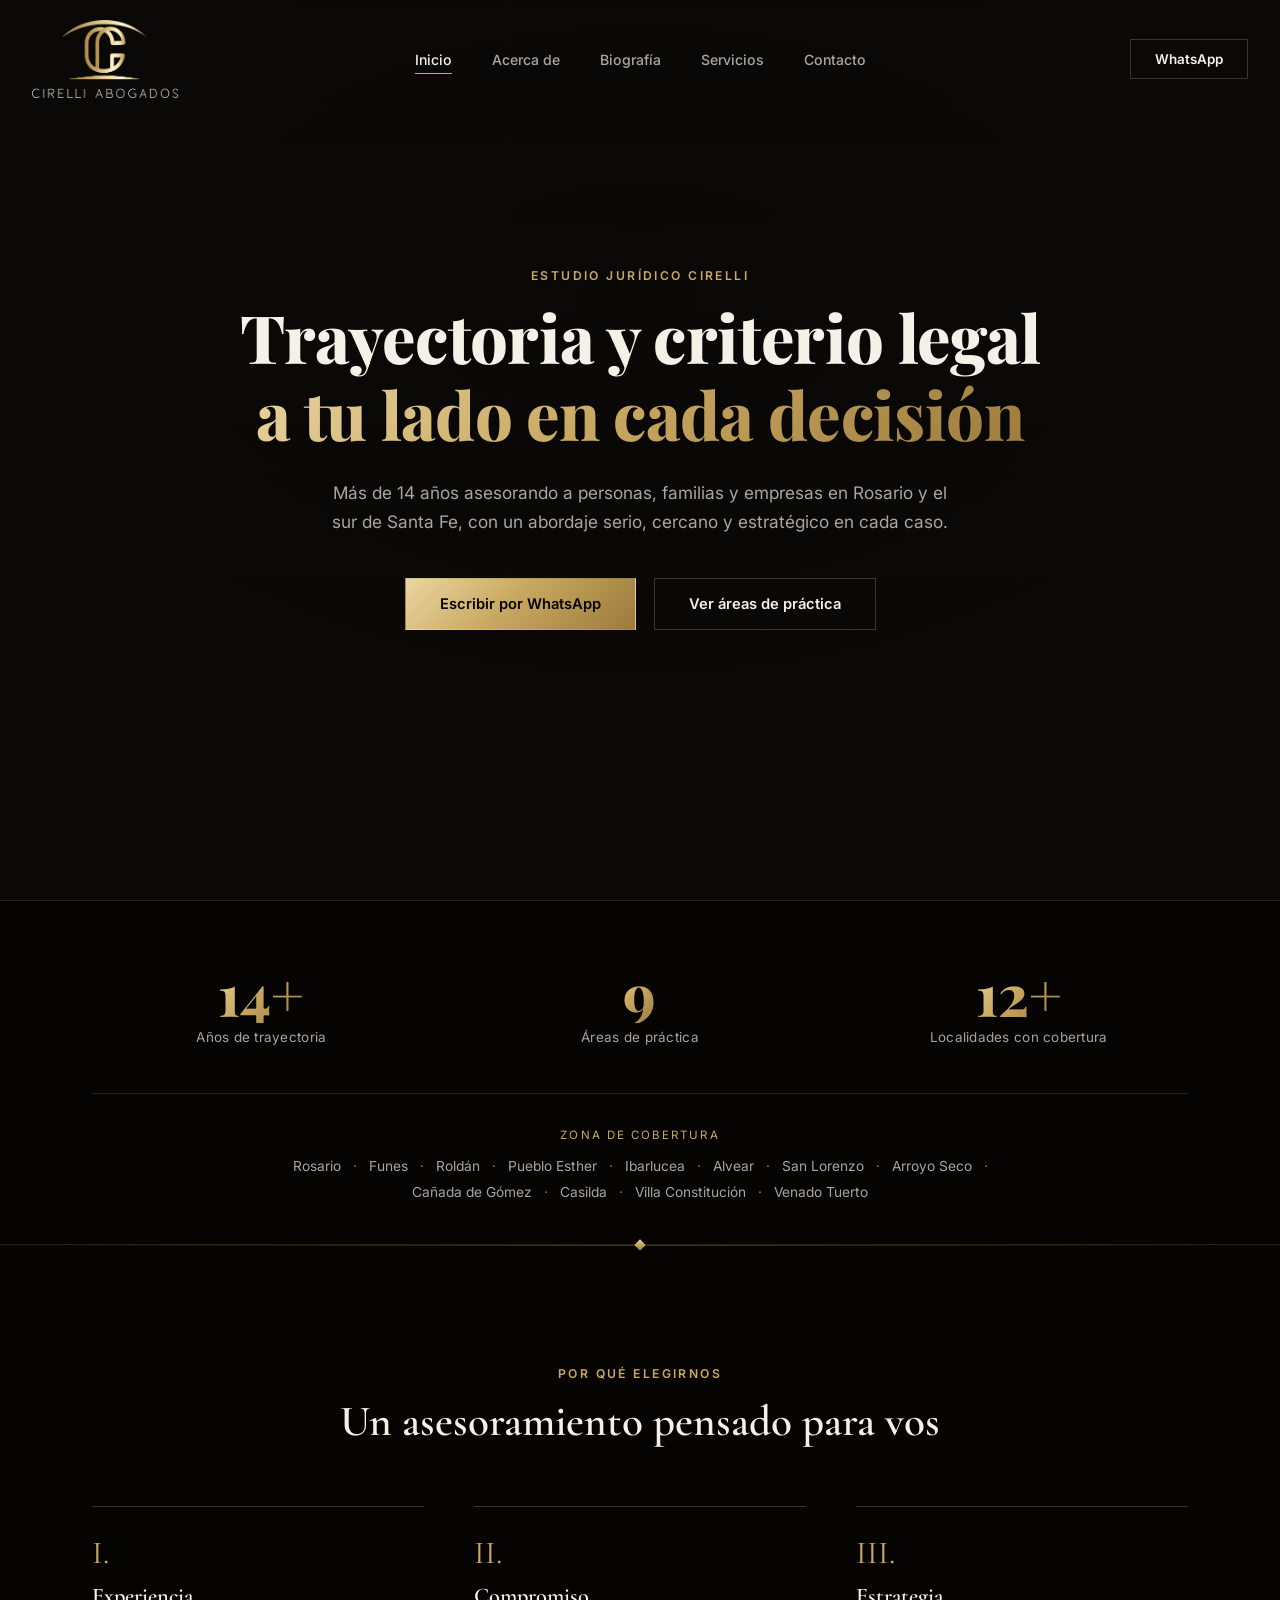
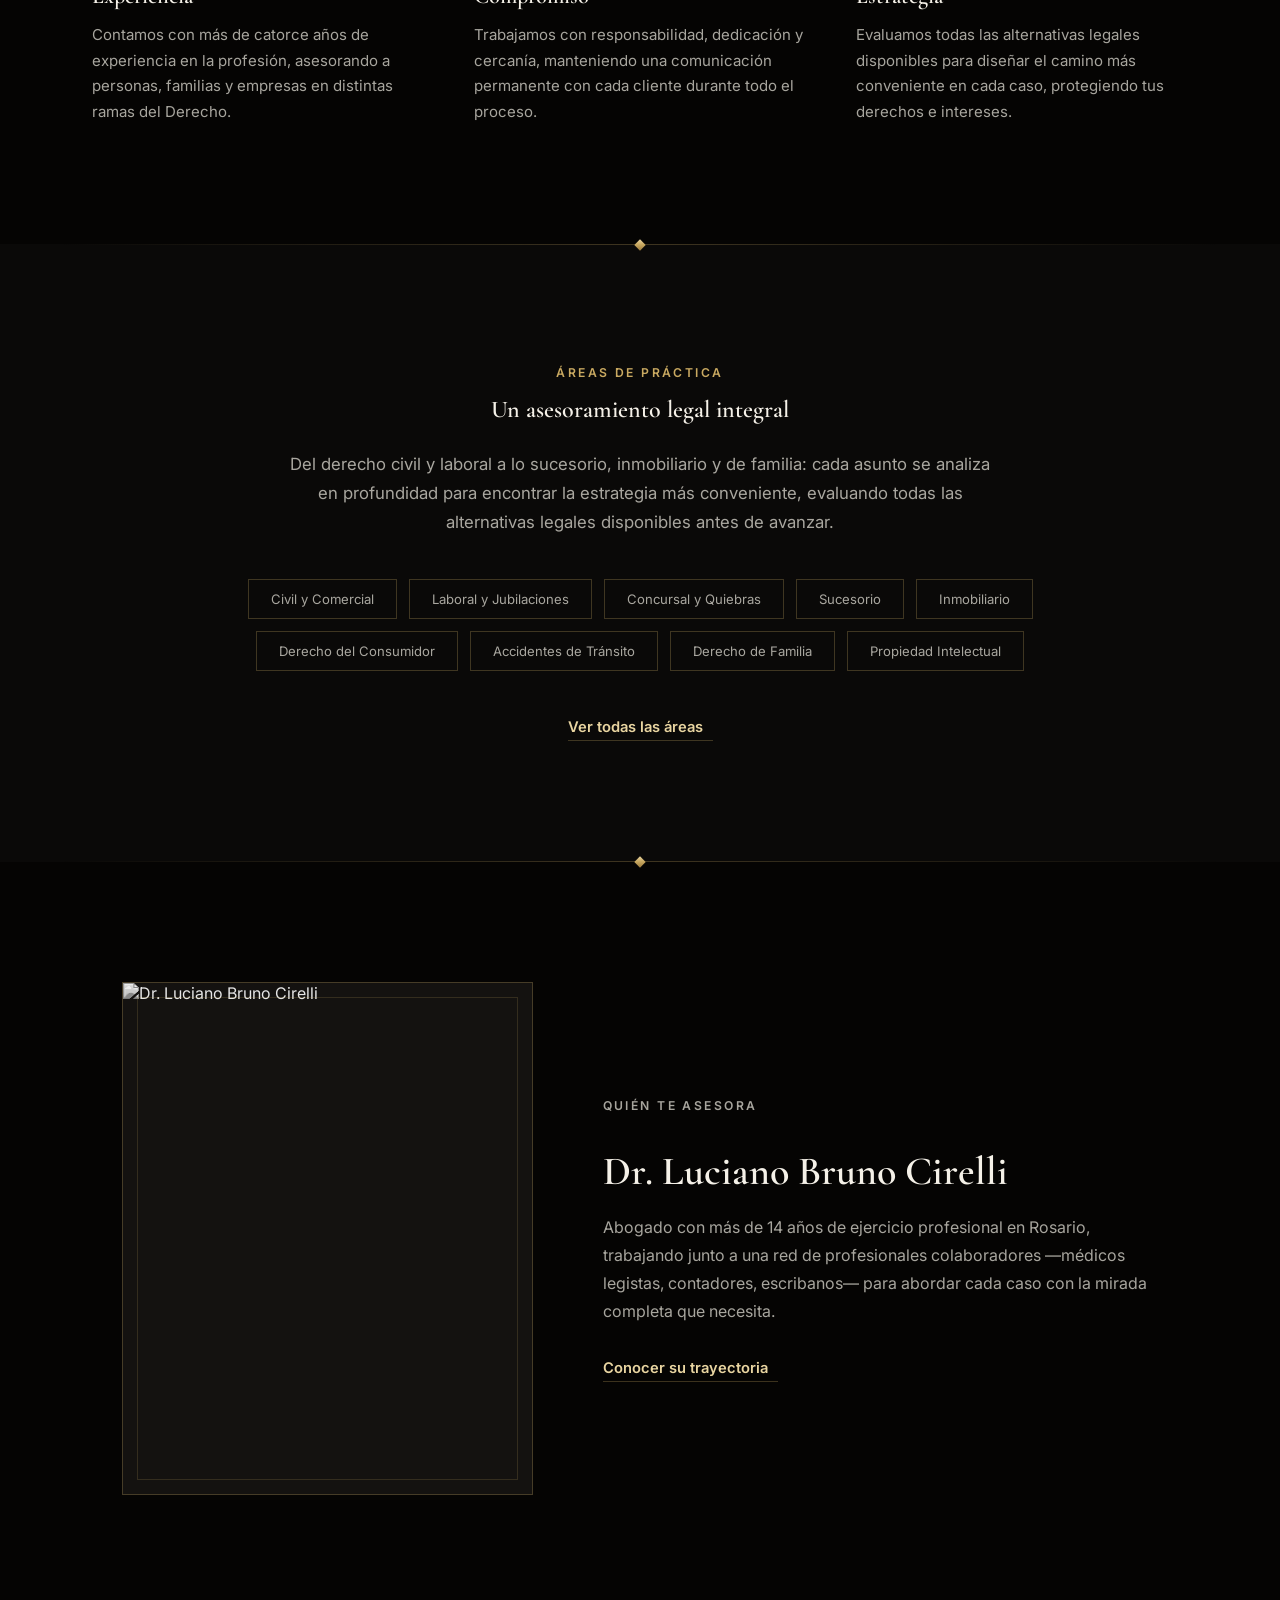
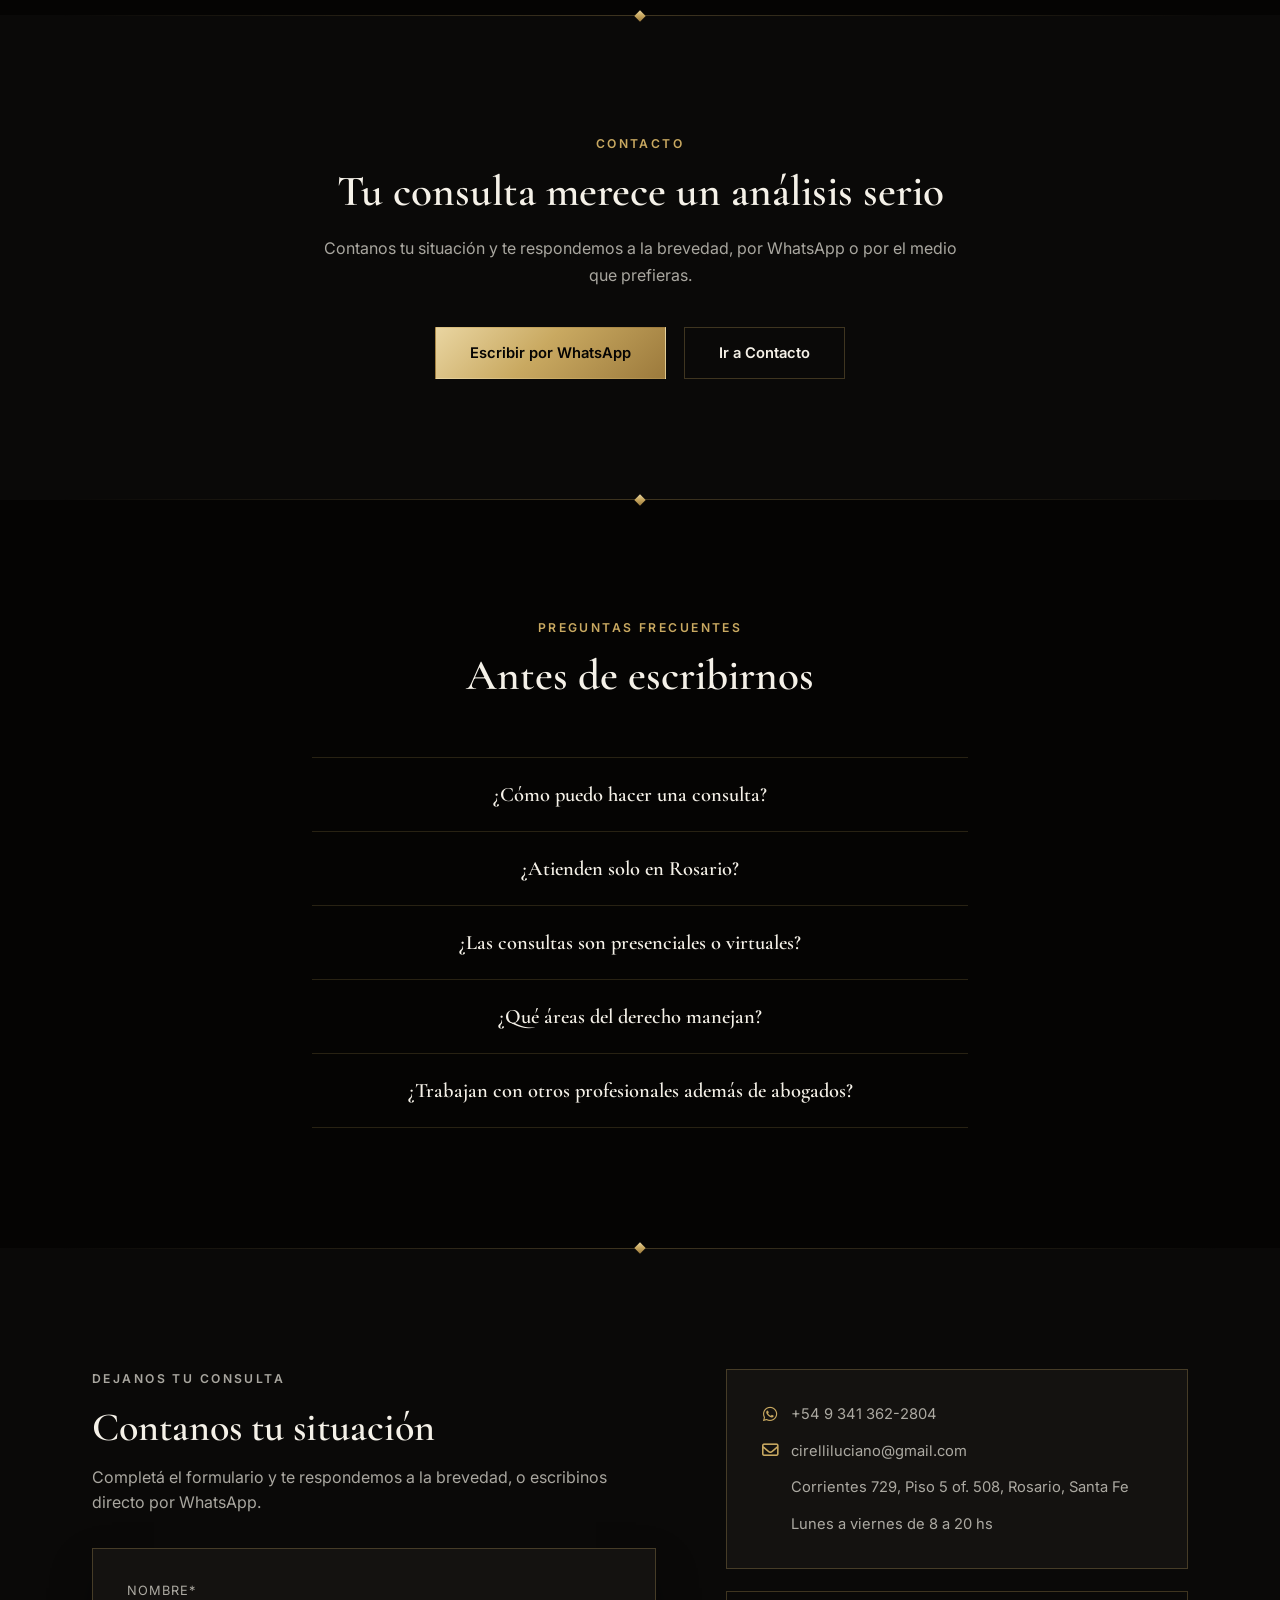
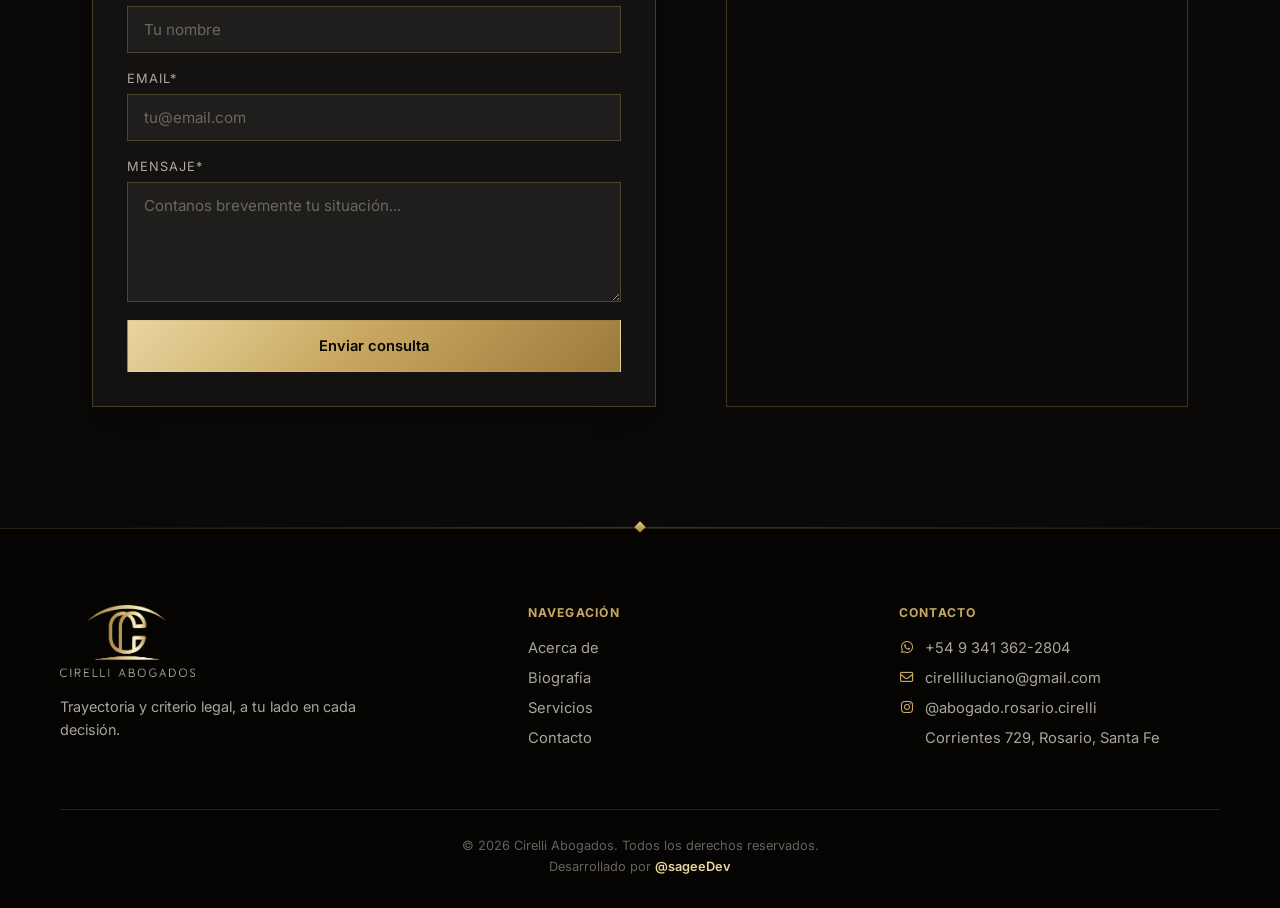
==== index.html @ e48f0cd4 "first commit" ====
<!DOCTYPE html>
<html lang="es">
<head>
<meta charset="UTF-8" />
<meta name="viewport" content="width=device-width, initial-scale=1.0" />
<meta name="color-scheme" content="only dark">
<title>Cirelli Abogados | Estudio Jurídico en Rosario, Santa Fe</title>
<meta name="description" content="Estudio jurídico del Dr. Luciano Bruno Cirelli en Rosario. Más de 14 años de trayectoria. Asesoramiento en derecho civil, laboral, familia, sucesorio e inmobiliario. Consultas presenciales y virtuales." />
<link rel="icon" type="image/png" href="favicon.png" />
<meta property="og:type" content="website" />
<meta property="og:title" content="Cirelli Abogados | Estudio Jurídico en Rosario, Santa Fe" />
<meta property="og:description" content="Estudio jurídico del Dr. Luciano Bruno Cirelli en Rosario. Más de 14 años de trayectoria. Asesoramiento en derecho civil, laboral, familia, sucesorio e inmobiliario. Consultas presenciales y virtuales." />
<meta property="og:image" content="og.png" />
<meta property="og:locale" content="es_AR" />
<meta name="twitter:card" content="summary_large_image" />
<meta name="twitter:title" content="Cirelli Abogados | Estudio Jurídico en Rosario, Santa Fe" />
<meta name="twitter:description" content="Estudio jurídico del Dr. Luciano Bruno Cirelli en Rosario. Más de 14 años de trayectoria. Asesoramiento en derecho civil, laboral, familia, sucesorio e inmobiliario. Consultas presenciales y virtuales." />
<meta name="twitter:image" content="og.png" />
<link rel="preconnect" href="https://fonts.googleapis.com">
<link rel="preconnect" href="https://fonts.gstatic.com" crossorigin>
<link href="https://fonts.googleapis.com/css2?family=Cormorant+Garamond:wght@500;600;700&family=Playfair+Display:wght@700;800;900&family=Inter:wght@400;500;600;700;800&display=swap" rel="stylesheet">
<link rel="stylesheet" href="https://cdnjs.cloudflare.com/ajax/libs/font-awesome/6.4.0/css/all.min.css">
<link rel="stylesheet" href="https://unpkg.com/@tabler/icons-webfont@2.44.0/tabler-icons.min.css">
<link rel="stylesheet" href="styles.css" />
</head>
<body class="page-home">

<!-- ═══ BURGER ═══ -->
<div class="burger" id="burger"><span></span><span></span><span></span></div>

<!-- ═══ MOBILE MENU ═══ -->
<div id="moverlay"></div>
<nav id="mnav">
  <img src="logo.png" class="mnav-logo" alt="Cirelli Abogados" />
  <div class="mnav-divider"></div>
  <a href="index.html" class="active">Inicio</a>
  <a href="acerca-de.html">Acerca de</a>
  <a href="biografia.html">Biografía</a>
  <a href="servicios.html">Servicios</a>
  <a href="contacto.html">Contacto</a>
  <a href="https://wa.me/5493413622804?text=Hola%2C%20quiero%20hacer%20una%20consulta" class="mnav-cta">WhatsApp</a>
</nav>

<!-- ═══ HEADER ═══ -->
<header id="siteHeader">
  <div class="h-inner">
    <a class="h-logo" href="index.html"><img src="logo.png" alt="Cirelli Abogados" /></a>
    <nav class="desk">
      <a href="index.html" class="active">Inicio</a>
      <a href="acerca-de.html">Acerca de</a>
      <a href="biografia.html">Biografía</a>
      <a href="servicios.html">Servicios</a>
      <a href="contacto.html">Contacto</a>
    </nav>
    <a href="https://wa.me/5493413622804?text=Hola%2C%20quiero%20hacer%20una%20consulta" class="h-cta">WhatsApp</a>
  </div>
</header>

<!-- ═══ HERO ═══ -->
<section class="hero">
  <div class="hero-bg"></div>
  <div class="hero-tint"></div>
  <div class="hero-inner">
    <p class="eyebrow reveal">Estudio Jurídico Cirelli</p>
    <h1 class="reveal">
      <span class="serif-line">Trayectoria y criterio legal</span>
      <span class="serif-line gold-text">a tu lado en cada decisión</span>
    </h1>
    <p class="hero-sub reveal">Más de 14 años asesorando a personas, familias y empresas en Rosario y el sur de Santa Fe, con un abordaje serio, cercano y estratégico en cada caso.</p>
    <div class="hero-ctas reveal">
      <a href="https://wa.me/5493413622804?text=Hola%2C%20quiero%20hacer%20una%20consulta" class="btn btn-solid">Escribir por WhatsApp</a>
      <a href="servicios.html" class="btn btn-ghost">Ver áreas de práctica</a>
    </div>
  </div>
</section>

<!-- ═══ FRANJA DE STATS ═══ -->
<section class="stats-band">
  <div class="stats-inner">
    <div class="stats-grid">
      <div class="stat-item reveal">
        <span class="stat-num" data-count="14" data-suffix="+">0</span>
        <span class="stat-label">Años de trayectoria</span>
      </div>
      <div class="stat-item reveal">
        <span class="stat-num" data-count="9">0</span>
        <span class="stat-label">Áreas de práctica</span>
      </div>
      <div class="stat-item reveal">
        <span class="stat-num" data-count="12" data-suffix="+">0</span>
        <span class="stat-label">Localidades con cobertura</span>
      </div>
    </div>
    <div class="stats-zones reveal">
      <p class="stats-zones-label">Zona de cobertura</p>
      <div class="stats-zones-list">
        <span>Rosario</span><span>Funes</span><span>Roldán</span><span>Pueblo Esther</span>
        <span>Ibarlucea</span><span>Alvear</span><span>San Lorenzo</span><span>Arroyo Seco</span>
        <span>Cañada de Gómez</span><span>Casilda</span><span>Villa Constitución</span><span>Venado Tuerto</span>
      </div>
    </div>
  </div>
</section>

<div class="gold-divider"></div>

<!-- ═══ POR QUÉ ELEGIRNOS ═══ -->
<section class="why">
  <div class="why-inner">
    <div class="sec-head" style="margin-bottom: 60px;">
      <p class="eyebrow reveal">Por qué elegirnos</p>
      <h2 class="reveal">Un asesoramiento pensado para vos</h2>
    </div>
    <div class="why-grid">
      <div class="why-item reveal">
        <span class="why-num">I.</span>
        <h3>Experiencia</h3>
        <p>Contamos con más de catorce años de experiencia en la profesión, asesorando a personas, familias y empresas en distintas ramas del Derecho.</p>
      </div>
      <div class="why-item reveal">
        <span class="why-num">II.</span>
        <h3>Compromiso</h3>
        <p>Trabajamos con responsabilidad, dedicación y cercanía, manteniendo una comunicación permanente con cada cliente durante todo el proceso.</p>
      </div>
      <div class="why-item reveal">
        <span class="why-num">III.</span>
        <h3>Estrategia</h3>
        <p>Evaluamos todas las alternativas legales disponibles para diseñar el camino más conveniente en cada caso, protegiendo tus derechos e intereses.</p>
      </div>
    </div>
  </div>
</section>

<div class="gold-divider"></div>

<!-- ═══ TEASER ÁREAS DE PRÁCTICA ═══ -->
<section class="areas-teaser">
  <div class="areas-teaser-inner">
    <p class="eyebrow reveal">Áreas de práctica</p>
    <h2 class="reveal" style="margin-bottom: 1.6rem;">Un asesoramiento legal integral</h2>
    <p class="areas-lead reveal">Del derecho civil y laboral a lo sucesorio, inmobiliario y de familia: cada asunto se analiza en profundidad para encontrar la estrategia más conveniente, evaluando todas las alternativas legales disponibles antes de avanzar.</p>
    <div class="areas-chips reveal">
      <span class="areas-chip">Civil y Comercial</span>
      <span class="areas-chip">Laboral y Jubilaciones</span>
      <span class="areas-chip">Concursal y Quiebras</span>
      <span class="areas-chip">Sucesorio</span>
      <span class="areas-chip">Inmobiliario</span>
      <span class="areas-chip">Derecho del Consumidor</span>
      <span class="areas-chip">Accidentes de Tránsito</span>
      <span class="areas-chip">Derecho de Familia</span>
      <span class="areas-chip">Propiedad Intelectual</span>
    </div>
    <a href="servicios.html" class="areas-teaser-link reveal">Ver todas las áreas <i class="ti ti-arrow-right"></i></a>
  </div>
</section>

<div class="gold-divider"></div>

<!-- ═══ TEASER SOBRE EL DR. CIRELLI ═══ -->
<section class="about-teaser">
  <div class="about-inner">
    <div class="about-mark reveal-left">
      <img src="https://images.pexels.com/photos/30033734/pexels-photo-30033734.jpeg?cs=srgb&fm=jpg" alt="Dr. Luciano Bruno Cirelli" />
    </div>
    <div class="about-text reveal-right">
      <p class="eyebrow">Quién te asesora</p>
      <h2>Dr. Luciano Bruno Cirelli</h2>
      <p>Abogado con más de 14 años de ejercicio profesional en Rosario, trabajando junto a una red de profesionales colaboradores —médicos legistas, contadores, escribanos— para abordar cada caso con la mirada completa que necesita.</p>
      <a href="biografia.html" class="about-link">Conocer su trayectoria <i class="ti ti-arrow-right"></i></a>
    </div>
  </div>
</section>

<div class="gold-divider"></div>

<!-- ═══ CTA CONTACTO ═══ -->
<section class="cta-band">
  <div class="cta-bg"></div>
  <div class="cta-tint"></div>
  <div class="cta-band-inner">
    <p class="eyebrow reveal">Contacto</p>
    <h2 class="reveal">Tu consulta merece un análisis serio</h2>
    <p class="cta-band-sub reveal">Contanos tu situación y te respondemos a la brevedad, por WhatsApp o por el medio que prefieras.</p>
    <div class="hero-ctas reveal">
      <a href="https://wa.me/5493413622804?text=Hola%2C%20quiero%20hacer%20una%20consulta" class="btn btn-solid">Escribir por WhatsApp</a>
      <a href="contacto.html" class="btn btn-ghost">Ir a Contacto</a>
    </div>
  </div>
</section>

<div class="gold-divider"></div>

<!-- ═══ FAQ ═══ -->
<section class="faq">
  <div class="sec-head">
    <p class="eyebrow reveal">Preguntas frecuentes</p>
    <h2 class="reveal">Antes de escribirnos</h2>
  </div>
  <div class="faq-list">
    <div class="faq-item reveal">
      <button class="faq-q" onclick="toggleFaq(this)">
        <span>¿Cómo puedo hacer una consulta?</span>
        <span class="faq-icon"><i class="ti ti-plus"></i></span>
      </button>
      <div class="faq-a"><p>Escribinos por WhatsApp al +54 9 341 362-2804 o completá el formulario de contacto — te respondemos a la brevedad.</p></div>
    </div>
    <div class="faq-item reveal">
      <button class="faq-q" onclick="toggleFaq(this)">
        <span>¿Atienden solo en Rosario?</span>
        <span class="faq-icon"><i class="ti ti-plus"></i></span>
      </button>
      <div class="faq-a"><p>No. Además de Rosario, atendemos en toda la zona de influencia (Funes, Roldán, Pueblo Esther, Ibarlucea, Alvear) y en las principales localidades del sur de Santa Fe: San Lorenzo, Arroyo Seco, Cañada de Gómez, Casilda, Villa Constitución y Venado Tuerto. También contamos con corresponsales en otras localidades de Argentina.</p></div>
    </div>
    <div class="faq-item reveal">
      <button class="faq-q" onclick="toggleFaq(this)">
        <span>¿Las consultas son presenciales o virtuales?</span>
        <span class="faq-icon"><i class="ti ti-plus"></i></span>
      </button>
      <div class="faq-a"><p>Las dos modalidades están disponibles: podés coordinar una consulta presencial en el estudio o resolverla de forma virtual por videollamada o WhatsApp, con la misma dedicación.</p></div>
    </div>
    <div class="faq-item reveal">
      <button class="faq-q" onclick="toggleFaq(this)">
        <span>¿Qué áreas del derecho manejan?</span>
        <span class="faq-icon"><i class="ti ti-plus"></i></span>
      </button>
      <div class="faq-a"><p>Civil y Comercial, Laboral y Jubilaciones, Concursal y Quiebras, Sucesorio, Inmobiliario, Derecho del Consumidor, Accidentes de Tránsito, Derecho de Familia, y Derechos de Autor y Propiedad Intelectual.</p></div>
    </div>
    <div class="faq-item reveal">
      <button class="faq-q" onclick="toggleFaq(this)">
        <span>¿Trabajan con otros profesionales además de abogados?</span>
        <span class="faq-icon"><i class="ti ti-plus"></i></span>
      </button>
      <div class="faq-a"><p>Sí. Contamos con una red de profesionales colaboradores —médicos legistas, contadores, escribanos— que se suman cuando el caso lo requiere, para un abordaje completo.</p></div>
    </div>
  </div>
</section>

<div class="gold-divider"></div>

<!-- ═══ CONTACTO ═══ -->
<section class="contact-idx">
  <div class="contact-idx-inner">
    <div class="ci-heading reveal-left">
      <p class="eyebrow">Dejanos tu consulta</p>
      <h2>Contanos tu situación</h2>
      <p>Completá el formulario y te respondemos a la brevedad, o escribinos directo por WhatsApp.</p>
    </div>
    <form class="ci-form reveal-left" action="#" method="POST">
      <div class="form-group">
        <label for="idx-nombre">Nombre*</label>
        <input type="text" id="idx-nombre" name="nombre" placeholder="Tu nombre" required />
      </div>
      <div class="form-group">
        <label for="idx-email">Email*</label>
        <input type="email" id="idx-email" name="email" placeholder="tu@email.com" required />
      </div>
      <div class="form-group">
        <label for="idx-msg">Mensaje*</label>
        <textarea id="idx-msg" name="mensaje" placeholder="Contanos brevemente tu situación..." required></textarea>
      </div>
      <button type="submit" class="btn btn-solid">Enviar consulta</button>
    </form>
    <div class="ci-right reveal-right">
      <div class="ci-card">
        <a href="https://wa.me/5493413622804?text=Hola%2C%20quiero%20hacer%20una%20consulta"><i class="fa-brands fa-whatsapp"></i> +54 9 341 362-2804</a>
        <a href="mailto:cirelliluciano@gmail.com"><i class="fa-regular fa-envelope"></i> cirelliluciano@gmail.com</a>
        <p><i class="ti ti-map-pin"></i> Corrientes 729, Piso 5 of. 508, Rosario, Santa Fe</p>
        <p><i class="ti ti-clock"></i> Lunes a viernes de 8 a 20 hs</p>
      </div>
      <div class="ci-map">
        <iframe src="https://maps.google.com/maps?q=Corrientes+729,+Rosario,+Santa+Fe,+Argentina&t=&z=16&ie=UTF8&iwloc=&output=embed" loading="lazy" referrerpolicy="no-referrer-when-downgrade" title="Cirelli Abogados — Corrientes 729, Rosario"></iframe>
      </div>
    </div>
  </div>
</section>

<div class="gold-divider"></div>

<!-- ═══ FOOTER ═══ -->
<footer class="footer">
  <div class="footer-top">
    <div class="footer-brand">
      <img src="logo.png" class="footer-logo" alt="Cirelli Abogados" />
      <p class="footer-tagline">Trayectoria y criterio legal, a tu lado en cada decisión.</p>
    </div>
    <div class="footer-col">
      <h5>Navegación</h5>
      <a href="acerca-de.html">Acerca de</a>
      <a href="biografia.html">Biografía</a>
      <a href="servicios.html">Servicios</a>
      <a href="contacto.html">Contacto</a>
    </div>
    <div class="footer-col">
      <h5>Contacto</h5>
      <a href="https://wa.me/5493413622804"><i class="fa-brands fa-whatsapp"></i> +54 9 341 362-2804</a>
      <a href="mailto:cirelliluciano@gmail.com"><i class="fa-regular fa-envelope"></i> cirelliluciano@gmail.com</a>
      <a href="https://instagram.com/abogado.rosario.cirelli" target="_blank"><i class="fa-brands fa-instagram"></i> @abogado.rosario.cirelli</a>
      <p><i class="ti ti-map-pin"></i> Corrientes 729, Rosario, Santa Fe</p>
    </div>
  </div>
  <div class="footer-bottom">
    <span>&copy; 2026 Cirelli Abogados. Todos los derechos reservados.</span>
    <span class="footer-credit">Desarrollado por <a href="https://instagram.com/sageedev" target="_blank">@sageeDev</a></span>
  </div>
</footer>

<a href="https://wa.me/5493413622804?text=Hola%2C%20quiero%20hacer%20una%20consulta" class="wap-float"><i class="fa-brands fa-whatsapp"></i></a>
<button class="top-float" id="topFloat" aria-label="Volver arriba"><i class="fa-solid fa-arrow-up"></i></button>

<script src="main.js"></script>
</body>
</html>
---- styles.css ----
/* ═══ RESET & BASE ═══ */
* { margin: 0; padding: 0; box-sizing: border-box; }
html { color-scheme: only dark; scroll-behavior: smooth; overflow-x: hidden; max-width: 100%; }

:root {
  --ink: #0a0908;
  --ink-deep: #050403;
  --ink-soft: #141210;
  --gold-light: #e9d5a1;
  --gold: #c9a961;
  --gold-deep: #9c7a3c;
  --gold-gradient: linear-gradient(135deg, #e9d5a1, #c9a961 45%, #9c7a3c);
  --bone: #f5f1e8;
  --bone-soft: rgba(245, 241, 232, .68);
  --line: rgba(201, 169, 97, .18);
  --line-strong: rgba(201, 169, 97, .28);
}

body {
  font-family: 'Inter', sans-serif;
  color: var(--bone);
  background: var(--ink);
  overflow-x: hidden;
  position: relative;
}
body::before {
  content: ''; position: fixed; inset: 0; z-index: 0; pointer-events: none;
  background: url('grain.png'); background-size: 300px; opacity: .04; mix-blend-mode: overlay;
}

h1, h2, h3, h4 {
  font-family: 'Cormorant Garamond', serif;
  font-weight: 600;
  line-height: 1.15;
  color: var(--bone);
}
h1 {
  font-family: 'Playfair Display', serif;
  font-weight: 800;
  letter-spacing: -.01em;
}

/* ═══ DIVISOR DORADO ENTRE SECCIONES ═══ */
.gold-divider {
  position: relative; z-index: 2; height: 1px; margin: 0 auto;
  max-width: 1160px;
  background: linear-gradient(90deg, transparent, var(--line-strong) 50%, transparent);
}
.gold-divider::after {
  content: ''; position: absolute; top: 50%; left: 50%; transform: translate(-50%, -50%) rotate(45deg);
  width: 8px; height: 8px; background: var(--gold-gradient);
}

a { text-decoration: none; color: inherit; }
ul { list-style: none; }
img { max-width: 100%; display: block; }
section { position: relative; z-index: 1; padding: 120px 0; }

.eyebrow {
  font-family: 'Inter', sans-serif;
  text-transform: uppercase;
  letter-spacing: .2em;
  font-size: .76rem;
  font-weight: 600;
  color: var(--gold);
  margin-bottom: 1rem;
}

.gold-text {
  background: var(--gold-gradient);
  -webkit-background-clip: text; background-clip: text; color: transparent;
}

/* ═══ BOTONES ═══ */
.btn {
  display: inline-flex; align-items: center; justify-content: center; gap: 10px;
  font-family: 'Inter', sans-serif; font-weight: 600; font-size: .92rem;
  padding: 16px 34px; border-radius: 0; cursor: pointer; transition: all .25s ease;
  border: 1px solid transparent; white-space: nowrap;
}
.btn-solid { background: var(--gold-gradient); color: var(--ink-deep); }
.btn-solid:hover { filter: brightness(1.08); }
.btn-ghost { background: transparent; border: 1.5px solid var(--line-strong); color: var(--bone); }
.btn-ghost:hover { border-color: var(--gold); background: rgba(201,169,97,.08); }

/* ═══ REVEAL ═══ */
.reveal { opacity: 0; transform: translateY(26px); transition: opacity .7s ease, transform .7s cubic-bezier(.2,.7,.2,1); }
.reveal.in { opacity: 1; transform: none; }
.reveal-left { opacity: 0; transform: translateX(-34px); transition: opacity .7s ease, transform .7s cubic-bezier(.2,.7,.2,1); }
.reveal-left.in { opacity: 1; transform: none; }
.reveal-right { opacity: 0; transform: translateX(34px); transition: opacity .7s ease, transform .7s cubic-bezier(.2,.7,.2,1); }
.reveal-right.in { opacity: 1; transform: none; }

/* ═══ BURGER ═══ */
.burger {
  display: none; position: fixed; top: 58px; right: 24px; transform: translateY(-50%);
  width: 22px; height: 15px; cursor: pointer; z-index: 300;
  flex-direction: column; justify-content: space-between;
}
.burger span { display: block; width: 100%; height: 2px; background: var(--bone); transition: all .3s ease; }
.burger.open span:nth-child(1) { transform: translateY(6.5px) rotate(45deg); }
.burger.open span:nth-child(2) { opacity: 0; }
.burger.open span:nth-child(3) { transform: translateY(-6.5px) rotate(-45deg); }

/* ═══ MOBILE MENU ═══ */
#moverlay {
  position: fixed; inset: 0; background: rgba(0,0,0,.6); z-index: 250;
  opacity: 0; pointer-events: none; transition: opacity .3s ease;
}
#moverlay.open { opacity: 1; pointer-events: auto; }
#mnav {
  position: fixed; top: 0; right: 0; width: 80%; max-width: 300px; height: 100vh;
  background: var(--ink-deep); z-index: 260; padding: 100px 32px 40px;
  display: flex; flex-direction: column; align-items: center; justify-content: center; gap: 26px;
  transform: translateX(100%); transition: transform .35s ease; border-left: 1px solid var(--line);
}
#mnav.open { transform: translateX(0); }
.mnav-logo { height: 83px; width: auto; margin-bottom: 10px; }
.mnav-divider { width: 40px; height: 1px; background: var(--line-strong); margin-bottom: 6px; }
#mnav a { font-family: 'Fraunces', serif; font-size: 1.3rem; color: var(--bone); }
#mnav a.active { color: var(--gold); }
#mnav a.mnav-cta {
  margin-top: 10px; background: transparent; border: 1.5px solid var(--line-strong);
  padding: 12px 28px; font-family: 'Inter'; font-size: .85rem; font-weight: 600; color: var(--bone);
}

/* ═══ HEADER ═══ */
header {
  position: fixed; top: 0; left: 0; right: 0; z-index: 200;
  transition: background .3s ease, border-color .3s ease;
  border-bottom: 1px solid transparent;
}
header.scrolled { background: var(--ink-deep); border-bottom-color: var(--line); }
.h-inner {
  max-width: 1280px; margin: 0 auto; padding: 0 32px; height: 118px;
  display: grid; grid-template-columns: 1fr auto 1fr; align-items: center;
}
.h-logo { justify-self: start; }
.h-logo img { height: 78px; width: auto; }
nav.desk { display: flex; align-items: center; justify-content: center; gap: 40px; }
nav.desk a {
  font-family: 'Inter'; font-size: .88rem; font-weight: 500; color: var(--bone-soft);
  position: relative; transition: color .2s ease;
}
nav.desk a:hover, nav.desk a.active { color: var(--bone); }
nav.desk a::after {
  content: ''; position: absolute; left: 0; bottom: -6px; width: 0; height: 1px;
  background: var(--gold); transition: width .3s ease;
}
nav.desk a:hover::after, nav.desk a.active::after { width: 100%; }
.h-cta {
  justify-self: end;
  background: transparent; border: 1.5px solid var(--line-strong); color: var(--bone);
  padding: 11px 24px; font-family: 'Inter'; font-size: .84rem; font-weight: 600;
  transition: all .25s ease;
}
.h-cta:hover { border-color: var(--gold); background: rgba(201,169,97,.08); }

/* ═══ HERO ═══ */
.hero {
  height: 100vh; min-height: 640px; padding-top: 118px; box-sizing: border-box;
  position: relative; display: flex; align-items: center;
  background: var(--ink); overflow: hidden;
}
.hero-bg {
  position: absolute; inset: 0; z-index: 0;
  background-image: url('https://images.pexels.com/photos/36655195/pexels-photo-36655195.jpeg?cs=srgb&fm=jpg');
  background-size: cover; background-position: center;
  filter: grayscale(1) contrast(1.2) brightness(.34);
}
.hero-tint {
  position: absolute; inset: 0; z-index: 0;
  background:
    radial-gradient(ellipse 70% 60% at 50% 34%, rgba(10,9,8,.25) 0%, rgba(10,9,8,.72) 60%, rgba(10,9,8,.95) 100%),
    linear-gradient(180deg, rgba(5,4,3,.55) 0%, rgba(5,4,3,.15) 30%, rgba(5,4,3,.6) 70%, rgba(5,4,3,.97) 100%);
}
.hero-inner {
  position: relative; z-index: 1; max-width: 900px; margin: 0 auto; padding: 0 32px;
  text-align: center;
}
.hero h1 {
  font-size: clamp(2.4rem, 5.2vw, 4.2rem); margin-bottom: 1.6rem;
}
.hero h1 .serif-line { display: block; }
.hero-sub {
  font-size: 1.08rem; color: var(--bone-soft); line-height: 1.7; max-width: 620px;
  margin: 0 auto 2.6rem;
}
.hero-ctas { display: flex; align-items: center; justify-content: center; gap: 18px; }

/* ═══ STATS BAND ═══ */
.stats-band { background: var(--ink-deep); padding: 0; border-top: 1px solid var(--line); border-bottom: 1px solid var(--line); }
.stats-inner { max-width: 1160px; margin: 0 auto; padding: 64px 32px 44px; }
.stats-grid {
  display: grid; grid-template-columns: repeat(3, 1fr); gap: 40px;
  text-align: center; margin-bottom: 48px;
}
.stat-item { display: flex; flex-direction: column; align-items: center; gap: 6px; }
.stat-num {
  font-family: 'Playfair Display', serif; font-weight: 800; font-size: clamp(2.6rem, 4.6vw, 3.6rem);
  background: var(--gold-gradient); -webkit-background-clip: text; background-clip: text; color: transparent;
  line-height: 1;
}
.stat-label { font-family: 'Inter'; font-size: .84rem; color: var(--bone-soft); letter-spacing: .02em; }
.stats-zones {
  border-top: 1px solid var(--line); padding-top: 34px;
  display: flex; flex-direction: column; align-items: center; gap: 16px; text-align: center;
}
.stats-zones-label { font-family: 'Inter'; text-transform: uppercase; letter-spacing: .18em; font-size: .72rem; color: var(--gold); }
.stats-zones-list { display: flex; flex-wrap: wrap; justify-content: center; gap: 10px 12px; max-width: 780px; }
.stats-zones-list span { font-size: .86rem; color: var(--bone-soft); }
.stats-zones-list span:not(:last-child)::after { content: '·'; margin-left: 12px; color: var(--gold-deep); }

/* ═══ SECTION HEAD ═══ */
.sec-head { max-width: 680px; margin: 0 auto 56px; text-align: center; padding: 0 24px; }
.sec-head h2 { font-size: clamp(2rem, 3.4vw, 2.7rem); }

/* ═══ PAGE HEADER (páginas internas) ═══ */
.page-header { background: var(--ink-deep); padding: 190px 0 90px; text-align: center; }
.page-header-inner { max-width: 680px; margin: 0 auto; padding: 0 24px; }
.page-header h1 { font-size: clamp(2.2rem, 4vw, 3rem); margin: .8rem 0 1rem; }
.page-header .lead { color: var(--bone-soft); line-height: 1.6; max-width: 520px; margin: 0 auto; }

/* ═══ QUIÉNES SOMOS ═══ */
.who-we-are { background: var(--ink); }
.who-we-are-inner { max-width: 700px; margin: 0 auto; padding: 0 32px; text-align: center; }
.who-we-are-inner p { color: var(--bone-soft); line-height: 1.8; margin-bottom: 1.6rem; }
.who-we-are-inner p:last-child { margin-bottom: 0; }

/* ═══ FILOSOFÍA DE TRABAJO (pull-quotes) ═══ */
.philosophy { background: var(--ink-deep); }
.philo-list { max-width: 720px; margin: 0 auto; padding: 0 32px; }
.philo-item { padding: 42px 0; border-top: 1px solid var(--line); text-align: center; }
.philo-list .philo-item:last-child { border-bottom: 1px solid var(--line); }
.philo-item blockquote {
  font-family: 'Cormorant Garamond', serif; font-style: italic; font-weight: 600;
  font-size: clamp(1.5rem, 2.8vw, 2.1rem); color: var(--gold-light); margin-bottom: .9rem; line-height: 1.3;
}
.philo-item p { color: var(--bone-soft); line-height: 1.65; font-size: .95rem; max-width: 520px; margin: 0 auto; }

/* ═══ RED DE COLABORADORES ═══ */
.collab { background: var(--ink); }
.collab-grid {
  max-width: 1000px; margin: 0 auto; padding: 0 32px;
  display: grid; grid-template-columns: repeat(3, 1fr); gap: 50px; text-align: center;
}
.collab-item i { font-size: 2rem; color: var(--gold); margin-bottom: 1.1rem; display: block; }
.collab-item h3 { font-size: 1.3rem; margin-bottom: .6rem; }
.collab-item p { color: var(--bone-soft); font-size: .9rem; line-height: 1.6; }

/* ═══ BIOGRAFÍA — CUERPO EDITORIAL ═══ */
.bio-body { background: var(--ink); }
.bio-body-inner { max-width: 640px; margin: 0 auto; padding: 0 32px; text-align: center; }
.bio-body-inner p {
  font-family: 'Cormorant Garamond', serif; font-size: 1.18rem; line-height: 1.9;
  color: var(--bone-soft); margin-bottom: 1.7rem;
}
.bio-body-inner p:last-child { margin-bottom: 0; }

/* ═══ BIOGRAFÍA — CITA DESTACADA ═══ */
.bio-quote { background: var(--ink-deep); text-align: center; }
.bio-quote-inner { max-width: 820px; margin: 0 auto; padding: 0 32px; }
.bio-quote blockquote {
  font-family: 'Cormorant Garamond', serif; font-style: italic; font-weight: 600;
  font-size: clamp(1.8rem, 3.6vw, 2.6rem); color: var(--gold-light); line-height: 1.4;
}

/* ═══ ÍNDICE DE ÁREAS (Servicios) ═══ */
.area-index { background: var(--ink); }
.area-index-list { max-width: 980px; margin: 0 auto; padding: 0 32px; }
.area-entry {
  display: grid; grid-template-columns: 260px 1fr; gap: 40px; align-items: start;
  padding: 40px 0; border-top: 1px solid var(--line);
}
.area-index-list .area-entry:first-child { border-top: none; }
.area-entry-head { display: flex; flex-direction: column; gap: .4rem; }
.area-roman {
  font-family: 'Playfair Display', serif; font-weight: 800; font-size: 2.6rem; line-height: 1;
  background: var(--gold-gradient); -webkit-background-clip: text; background-clip: text; color: transparent;
}
.area-entry h2 { font-size: 1.4rem; }
.area-entry p { color: var(--bone-soft); line-height: 1.75; font-size: .96rem; }

/* ═══ ZONA DE COBERTURA ═══ */
.coverage { background: var(--ink-deep); }
.coverage-inner {
  max-width: 1160px; margin: 0 auto; padding: 0 32px;
  display: grid; grid-template-columns: 2fr 3fr; gap: 60px; align-items: stretch;
  grid-template-areas: "text map";
}
.coverage-text { grid-area: text; display: flex; flex-direction: column; justify-content: center; }
.coverage-text h2 { font-size: clamp(1.9rem, 3.2vw, 2.5rem); margin-bottom: 1.1rem; }
.coverage-text p { color: var(--bone-soft); line-height: 1.75; }
.coverage-map { grid-area: map; position: relative; min-height: 440px; border: 1px solid var(--line-strong); overflow: hidden; }
.coverage-map iframe { position: absolute; inset: 0; width: 100%; height: 100%; border: 0; display: block; filter: invert(1) hue-rotate(180deg) brightness(.85) saturate(.45); }

/* ═══ POR QUÉ ELEGIRNOS ═══ */
.why { background: var(--ink-deep); }
.why-inner { max-width: 1160px; margin: 0 auto; padding: 0 32px; }
.why-grid { display: grid; grid-template-columns: repeat(3, 1fr); gap: 50px; }
.why-item { border-top: 1px solid var(--line-strong); padding-top: 26px; }
.why-num { font-family: 'Cormorant Garamond', serif; font-size: 2rem; color: var(--gold); display: block; margin-bottom: .7rem; }
.why-item h3 { font-size: 1.4rem; margin-bottom: .8rem; }
.why-item p { color: var(--bone-soft); line-height: 1.7; font-size: .94rem; }

/* ═══ AREAS TEASER ═══ */
.areas-teaser { background: var(--ink); }
.areas-teaser-inner { max-width: 1000px; margin: 0 auto; padding: 0 32px; text-align: center; }
.areas-lead { font-size: 1.05rem; color: var(--bone-soft); line-height: 1.75; max-width: 700px; margin: 0 auto 2.6rem; }
.areas-chips { display: flex; flex-wrap: wrap; justify-content: center; gap: 12px; margin-bottom: 2.8rem; }
.areas-chip { border: 1px solid var(--line-strong); padding: 11px 22px; font-size: .82rem; color: var(--bone-soft); font-family: 'Inter'; }
.areas-teaser-link {
  display: inline-flex; align-items: center; gap: 10px; font-family: 'Inter'; font-weight: 600;
  font-size: .92rem; color: var(--gold-light); border-bottom: 1px solid var(--line-strong); padding-bottom: 4px;
  transition: border-color .25s ease, gap .25s ease;
}
.areas-teaser-link:hover { border-color: var(--gold); gap: 14px; }

/* ═══ ABOUT TEASER (Dr. Cirelli) ═══ */
.about-teaser { background: var(--ink-deep); }
.about-inner {
  max-width: 1100px; margin: 0 auto; padding: 0 32px;
  display: grid; grid-template-columns: .85fr 1.15fr; gap: 70px; align-items: center;
}
.about-mark {
  border: 1px solid var(--line-strong); aspect-ratio: 4/5;
  position: relative; background: var(--ink-soft); overflow: hidden;
}
.about-mark::after {
  content: ''; position: absolute; inset: 14px; border: 1px solid var(--line); z-index: 2; pointer-events: none;
}
.about-mark img {
  width: 100%; height: 100%; object-fit: cover; object-position: top center;
  filter: grayscale(1) contrast(1.08) brightness(.92);
}
.about-text h2 { font-size: clamp(1.9rem, 3.2vw, 2.5rem); margin-bottom: 1.2rem; }
.about-text p { color: var(--bone-soft); line-height: 1.75; margin-bottom: 2rem; }
.about-link {
  display: inline-flex; align-items: center; gap: 10px; font-family: 'Inter'; font-weight: 600;
  font-size: .92rem; color: var(--gold-light); border-bottom: 1px solid var(--line-strong); padding-bottom: 4px;
  transition: border-color .25s ease, gap .25s ease;
}
.about-link:hover { border-color: var(--gold); gap: 14px; }

/* ═══ CTA BAND ═══ */
.cta-band { position: relative; background: var(--ink); text-align: center; overflow: hidden; }
.cta-bg {
  position: absolute; inset: 0; z-index: 0;
  background-image: url('https://images.pexels.com/photos/7876093/pexels-photo-7876093.jpeg?cs=srgb&fm=jpg');
  background-size: cover; background-position: center 30%;
  filter: grayscale(1) contrast(1.1) brightness(.14);
}
.cta-tint {
  position: absolute; inset: 0; z-index: 0;
  background: radial-gradient(ellipse 65% 70% at 50% 45%, rgba(10,9,8,.62) 0%, rgba(10,9,8,.9) 65%, rgba(10,9,8,.99) 100%);
}
.cta-band-inner { position: relative; z-index: 1; max-width: 700px; margin: 0 auto; padding: 0 32px; }
.cta-band h2 { font-size: clamp(2rem, 3.4vw, 2.7rem); margin-bottom: 1.1rem; }
.cta-band-sub { color: var(--bone-soft); line-height: 1.7; margin-bottom: 2.4rem; }
.cta-band .hero-ctas { flex-wrap: wrap; }

/* ═══ FAQ ═══ */
.faq { background: var(--ink-deep); }
.faq-list { max-width: 720px; margin: 0 auto; padding: 0 32px; }
.faq-item { border-top: 1px solid var(--line); }
.faq-list .faq-item:last-child { border-bottom: 1px solid var(--line); }
.faq-q {
  width: 100%; background: none; border: none; cursor: pointer;
  display: flex; align-items: center; justify-content: center; gap: 20px;
  padding: 24px 0; font-family: 'Inter', sans-serif;
}
.faq-q span:first-child {
  flex: 1; text-align: center; font-family: 'Cormorant Garamond', serif;
  font-size: 1.28rem; font-weight: 600; color: var(--bone);
}
.faq-icon { flex: 0 0 auto; color: var(--gold); font-size: 1.1rem; display: flex; transition: transform .3s ease; }
.faq-item.open .faq-icon { transform: rotate(45deg); }
.faq-a { max-height: 0; overflow: hidden; transition: max-height .35s ease; }
.faq-a p {
  text-align: center; color: var(--bone-soft); line-height: 1.7; font-size: .96rem;
  max-width: 560px; margin: 0 auto; padding-bottom: 26px;
}

/* ═══ CONTACTO (index) ═══ */
.contact-idx { background: var(--ink); }
.contact-idx-inner {
  max-width: 1160px; margin: 0 auto; padding: 0 32px;
  display: grid; grid-template-columns: 1.1fr .9fr; column-gap: 70px; row-gap: 2rem;
  grid-template-areas: "heading right" "form right";
}
.ci-heading { grid-area: heading; min-width: 0; }
.ci-heading h2 { font-size: clamp(1.9rem, 3.2vw, 2.5rem); margin-bottom: .9rem; }
.ci-heading p { color: var(--bone-soft); line-height: 1.6; }
.ci-form {
  min-width: 0;
  display: flex; flex-direction: column; gap: 18px;
  background: var(--ink-soft); border: 1.5px solid var(--line-strong);
  padding: 34px; box-shadow: 0 20px 40px rgba(0,0,0,.3);
}
.contact-idx-inner .ci-form { grid-area: form; }
.ci-form .form-group { display: flex; flex-direction: column; gap: 8px; min-width: 0; }
.ci-form .form-row { display: grid; grid-template-columns: 1fr 1fr; gap: 18px; }
.ci-form label { color: var(--bone-soft); font-size: .8rem; text-transform: uppercase; letter-spacing: .08em; }
.ci-form input, .ci-form textarea, .ci-form select {
  width: 100%; min-width: 0; box-sizing: border-box;
  background: rgba(255,255,255,.05); border: 1px solid var(--line-strong);
  padding: 13px 16px; color: var(--bone); font-family: 'Inter'; font-size: .95rem;
}
.ci-form select { cursor: pointer; }
.ci-form select option { background-color: var(--ink-soft); color: var(--bone); }
.ci-form input::placeholder, .ci-form textarea::placeholder { color: rgba(245,241,232,.35); }
.ci-form textarea { min-height: 120px; resize: vertical; }
.ci-form input:focus, .ci-form textarea:focus, .ci-form select:focus { outline: none; border-color: var(--gold); }
.ci-form .form-check { display: flex; align-items: flex-start; gap: 10px; }
.ci-form .form-check input[type="checkbox"] { margin-top: 3px; accent-color: var(--gold); flex: 0 0 auto; width: auto; }
.ci-form .form-check label {
  color: var(--bone-soft); font-size: .8rem; text-transform: none; letter-spacing: 0; line-height: 1.5;
}

.ci-right { min-width: 0; display: flex; flex-direction: column; gap: 22px; }
.contact-idx-inner .ci-right { grid-area: right; }
.ci-card {
  min-width: 0; background: var(--ink-soft); border: 1px solid var(--line-strong);
  padding: 34px; display: flex; flex-direction: column; gap: 16px;
}
.ci-card a, .ci-card p { display: flex; align-items: center; gap: 12px; color: var(--bone-soft); font-size: .92rem; line-height: 1.4; }
.ci-card a:hover { color: var(--bone); }
.ci-card i { color: var(--gold); font-size: 1.05rem; width: 18px; text-align: center; flex: 0 0 auto; }

.ci-map { position: relative; flex: 1; min-width: 0; min-height: 220px; border: 1px solid var(--line-strong); overflow: hidden; }
.ci-map iframe { position: absolute; inset: 0; width: 100%; height: 100%; min-width: 0; border: 0; display: block; filter: invert(1) hue-rotate(180deg) brightness(.85) saturate(.45); }

/* ═══ CONTACTO — página completa ═══ */
.contact-page { background: var(--ink); }
.contact-page-inner { max-width: 1160px; margin: 0 auto; padding: 0 32px; }
.contact-top { display: grid; grid-template-columns: 1.2fr 1fr; gap: 60px; align-items: stretch; }

/* ═══ FOOTER ═══ */
.footer { background: var(--ink-deep); padding: 76px 32px 0; border-top: 1px solid var(--line); }
.footer-top {
  max-width: 1160px; margin: 0 auto; padding-bottom: 50px;
  display: grid; grid-template-columns: 1.3fr 1fr 1fr; gap: 50px;
  border-bottom: 1px solid var(--line);
}
.footer-logo { height: 72px; width: auto; margin-bottom: 1.1rem; }
.footer-tagline { color: var(--bone-soft); font-size: .9rem; line-height: 1.6; max-width: 300px; }
.footer-col h5 { font-family: 'Inter'; text-transform: uppercase; letter-spacing: .1em; font-size: .76rem; font-weight: 700; color: var(--gold); margin-bottom: 1.2rem; }
.footer-col a, .footer-col p { display: flex; align-items: center; gap: 10px; color: var(--bone-soft); font-size: .92rem; margin-bottom: 12px; }
.footer-col a:hover { color: var(--bone); }
.footer-col i { color: var(--gold); font-size: .85rem; width: 16px; text-align: center; flex: 0 0 auto; }
.footer-bottom {
  max-width: 1160px; margin: 0 auto; padding: 28px 0 34px;
  display: flex; flex-direction: column; align-items: center; gap: 6px; text-align: center;
}
.footer-bottom span { color: rgba(245,241,232,.4); font-size: .8rem; }
.footer-credit a { color: var(--gold-light); font-weight: 600; }

/* ═══ FLOATS ═══ */
.wap-float {
  position: fixed; bottom: 24px; right: 24px; width: 56px; height: 56px; border-radius: 50%;
  background: var(--gold-gradient); display: flex; align-items: center; justify-content: center;
  box-shadow: 0 6px 20px rgba(0,0,0,.5); z-index: 150; opacity: 0; pointer-events: none;
  transform: scale(.8); transition: all .3s ease;
}
.wap-float.show { opacity: 1; pointer-events: auto; transform: scale(1); }
.wap-float i { color: var(--ink-deep); font-size: 26px; }
.top-float {
  position: fixed; bottom: 92px; right: 24px; width: 56px; height: 56px; border-radius: 50%;
  background: var(--ink-soft); border: 1px solid var(--line-strong); color: var(--gold);
  font-size: 1.1rem;
  display: flex; align-items: center; justify-content: center; cursor: pointer;
  z-index: 150; opacity: 0; pointer-events: none; transform: scale(.8); transition: all .3s ease;
}
.top-float.show { opacity: 1; pointer-events: auto; transform: scale(1); }
.top-float:hover { border-color: var(--gold); }

/* ═══════════════════ RESPONSIVE ═══════════════════ */
@media (max-width: 1024px) {
  .about-inner { grid-template-columns: 1fr; gap: 44px; }
  .about-mark { max-width: 380px; margin: 0 auto; }
  .why-grid { grid-template-columns: 1fr 1fr; gap: 36px; }
  .contact-idx-inner { grid-template-columns: 1fr; row-gap: 40px; grid-template-areas: "heading" "form" "right"; }
  .contact-top { grid-template-columns: 1fr; gap: 40px; }
  .collab-grid { grid-template-columns: 1fr 1fr; gap: 36px; }
  .area-entry { grid-template-columns: 1fr; gap: 14px; text-align: center; }
  .area-entry-head { align-items: center; }
  .coverage-inner { grid-template-columns: 1fr; grid-template-areas: "map" "text"; gap: 40px; }
  .coverage-map { min-height: 360px; }
  .coverage-text { text-align: center; }
  .footer-top { grid-template-columns: 1fr 1fr; }
  .footer-brand { grid-column: 1 / -1; }
}

@media (max-width: 768px) {
  section { padding: 80px 0; }

  nav.desk, .h-cta { display: none; }
  .burger { display: flex; }
  #siteHeader { height: 116px; }
  .h-inner { height: 116px; grid-template-columns: 1fr; justify-items: center; }
  .h-logo { justify-self: center; }
  .h-logo img { height: 69px; }

  .hero { padding-top: 116px; }
  .hero-ctas { flex-direction: column; align-items: center; gap: 12px; }
  .hero .btn { width: 100%; max-width: 320px; }

  .stats-inner { padding: 50px 28px 36px; }
  .stats-grid { grid-template-columns: 1fr; gap: 30px; margin-bottom: 36px; }

  .about-text { text-align: center; }
  .about-link { margin: 0 auto; }

  .why-grid { grid-template-columns: 1fr; gap: 34px; }
  .why-item { text-align: center; }

  .reveal-left, .reveal-right { transform: translateX(0) translateY(18px); }
  .reveal-left.in, .reveal-right.in { transform: none; }

  .cta-band .hero-ctas { flex-direction: column; align-items: center; gap: 12px; }
  .cta-band .btn { width: 100%; max-width: 320px; }

  .faq-q { font-size: 1.12rem; }

  .ci-heading { text-align: center; }
  .ci-form { padding: 26px 22px; text-align: center; }
  .ci-form-head { text-align: center; }
  .ci-form .form-check { flex-direction: column; align-items: center; text-align: center; }
  .ci-card { padding: 28px 24px; align-items: center; text-align: center; }
  .ci-card h4 { width: 100%; }
  .ci-card a, .ci-card p { flex-direction: column; align-items: center; width: 100%; gap: 6px; }
  .ci-map { min-height: 220px; }

  .page-header { padding: 150px 0 60px; }
  .philo-item blockquote { font-size: 1.4rem; }
  .collab-grid { grid-template-columns: 1fr; gap: 34px; }
  .coverage-map { min-height: 280px; }
  .ci-form .form-row { grid-template-columns: 1fr; }

  .footer-top { grid-template-columns: 1fr; text-align: center; gap: 40px; }
  .footer-brand { grid-column: auto; }
  .footer-logo { margin-left: auto; margin-right: auto; }
  .footer-tagline { max-width: 100%; margin: 0 auto; }
  .footer-col a, .footer-col p { justify-content: center; }
}

@media (max-width: 480px) {
  .btn { width: 100%; max-width: 300px; }

  .hero-inner { padding: 0 22px; }
  .eyebrow { margin-bottom: 1.3rem; }
  .hero h1 { font-size: 1.9rem; line-height: 1.25; margin-bottom: 1.4rem; }
  .hero-sub { font-size: .95rem; line-height: 1.6; margin-bottom: 2.3rem; }
  .hero-ctas { gap: 14px; }

  .stat-num { font-size: 2.3rem; }
  .stats-grid { gap: 34px; }
}
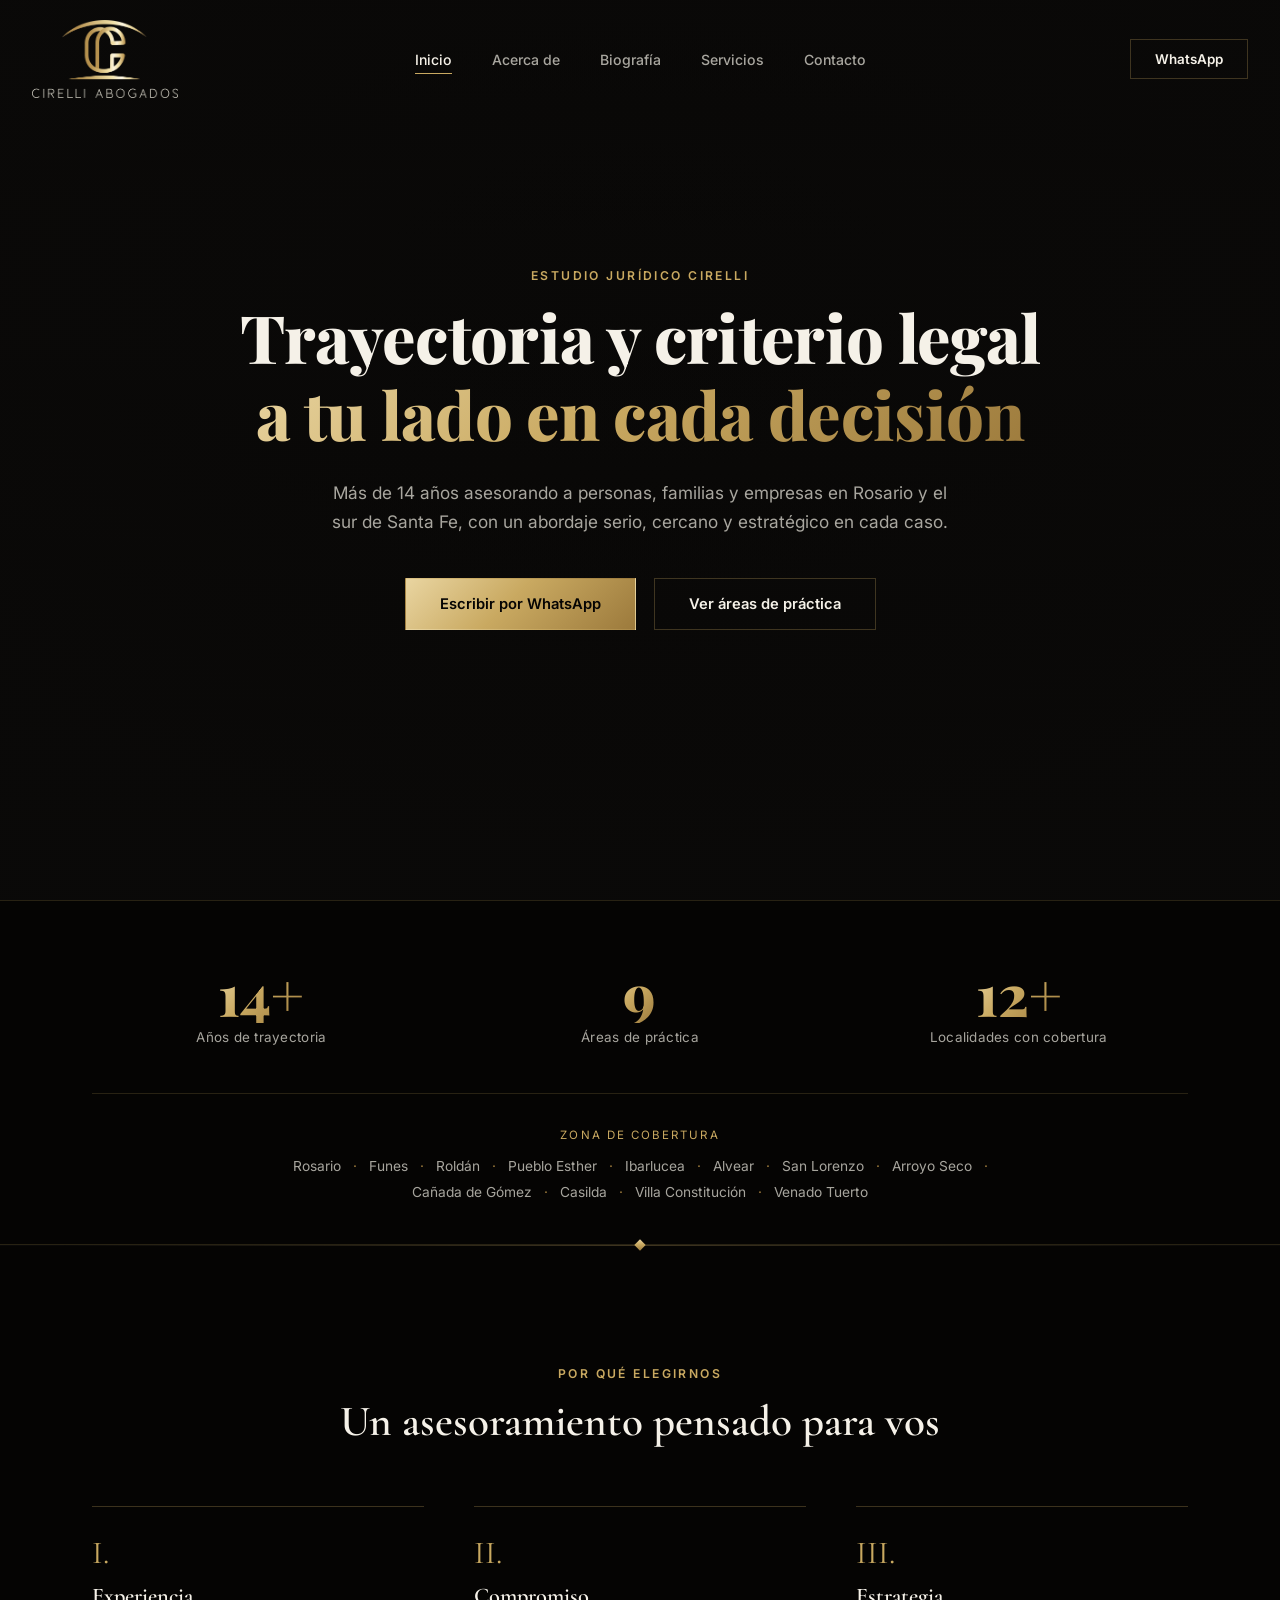
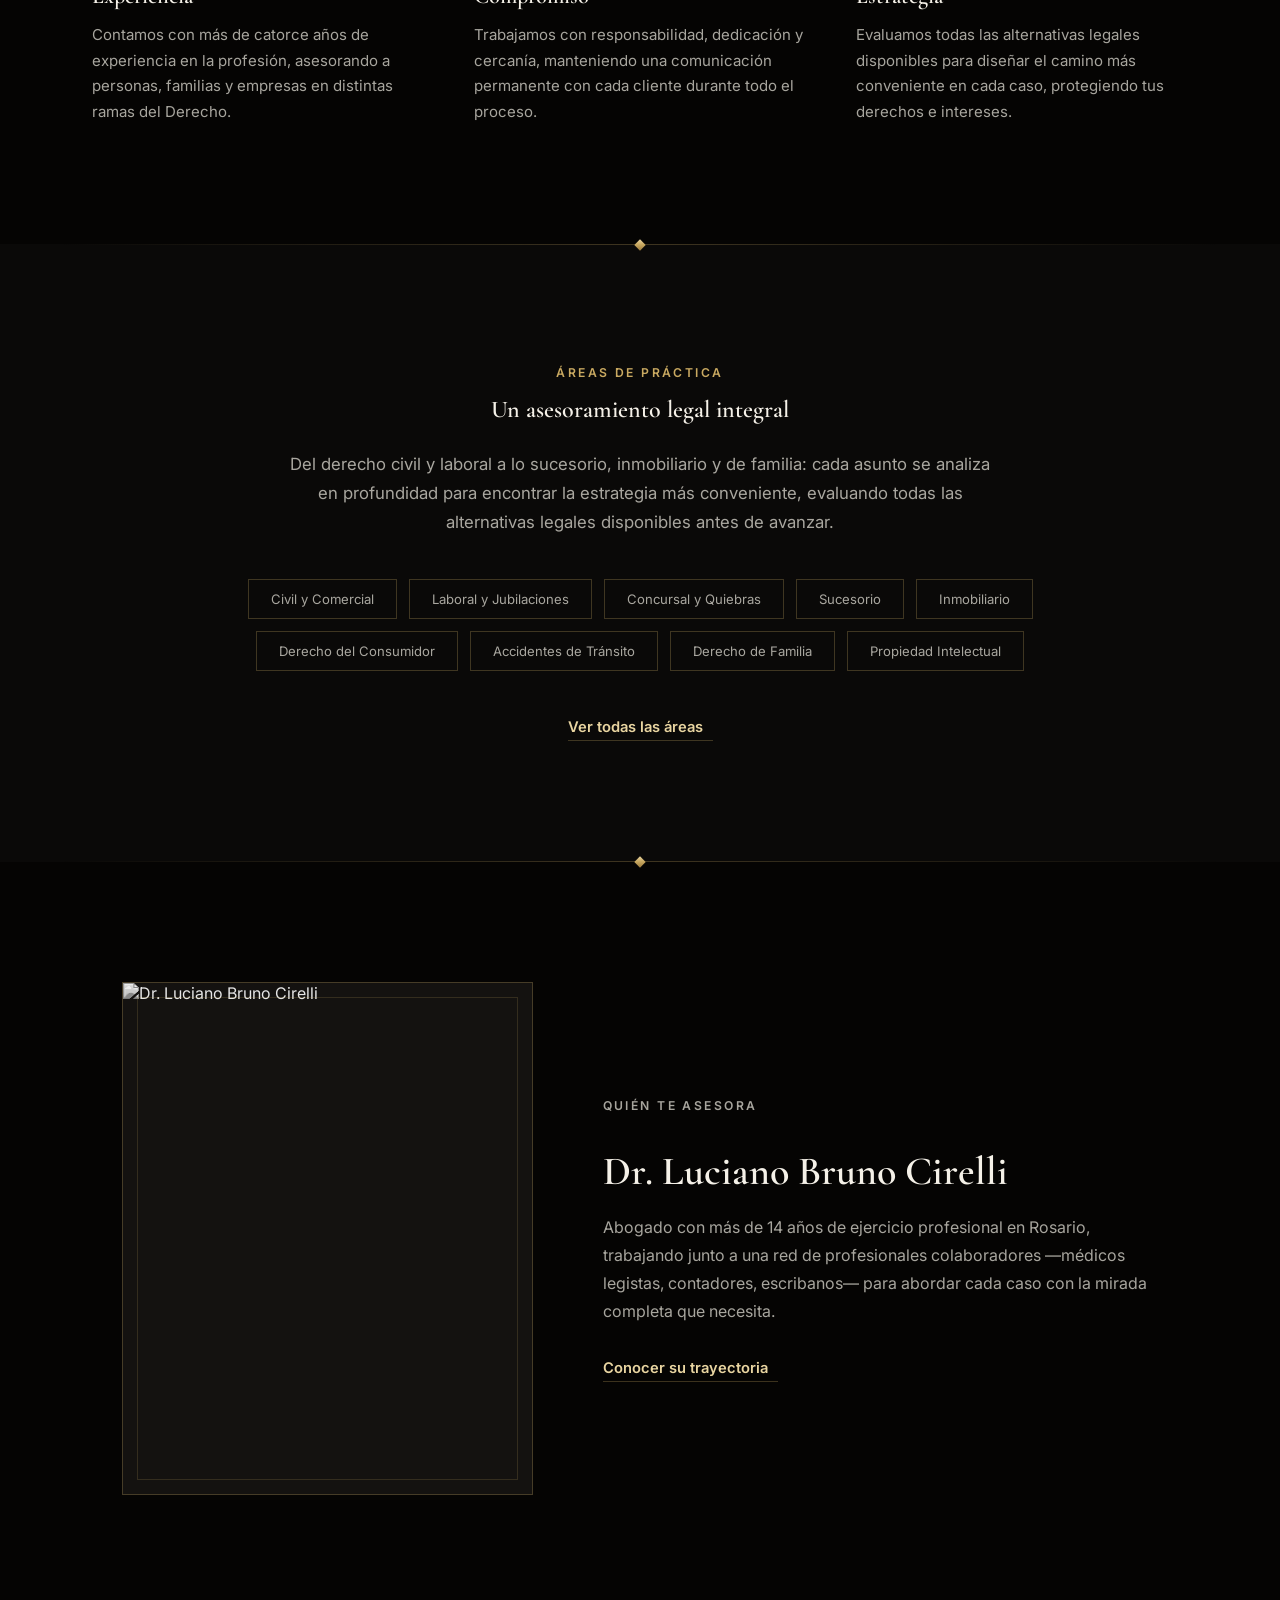
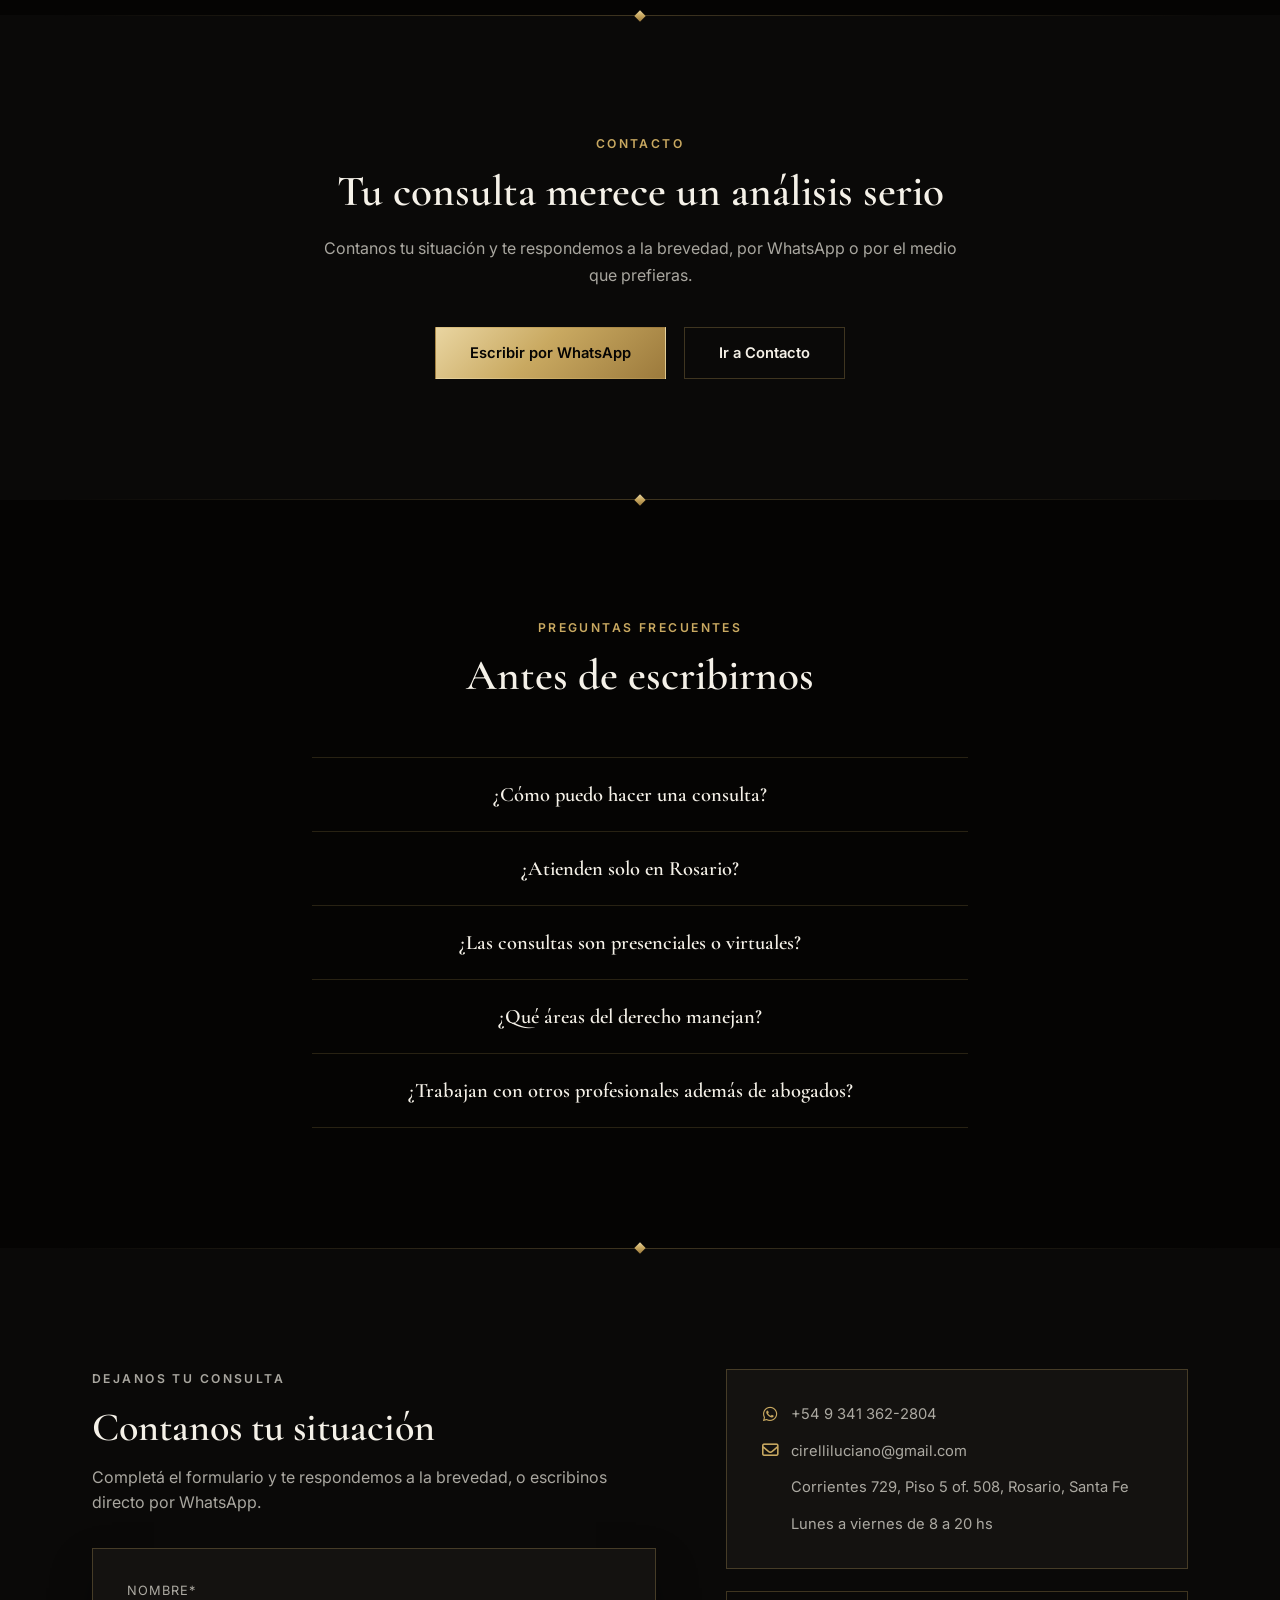
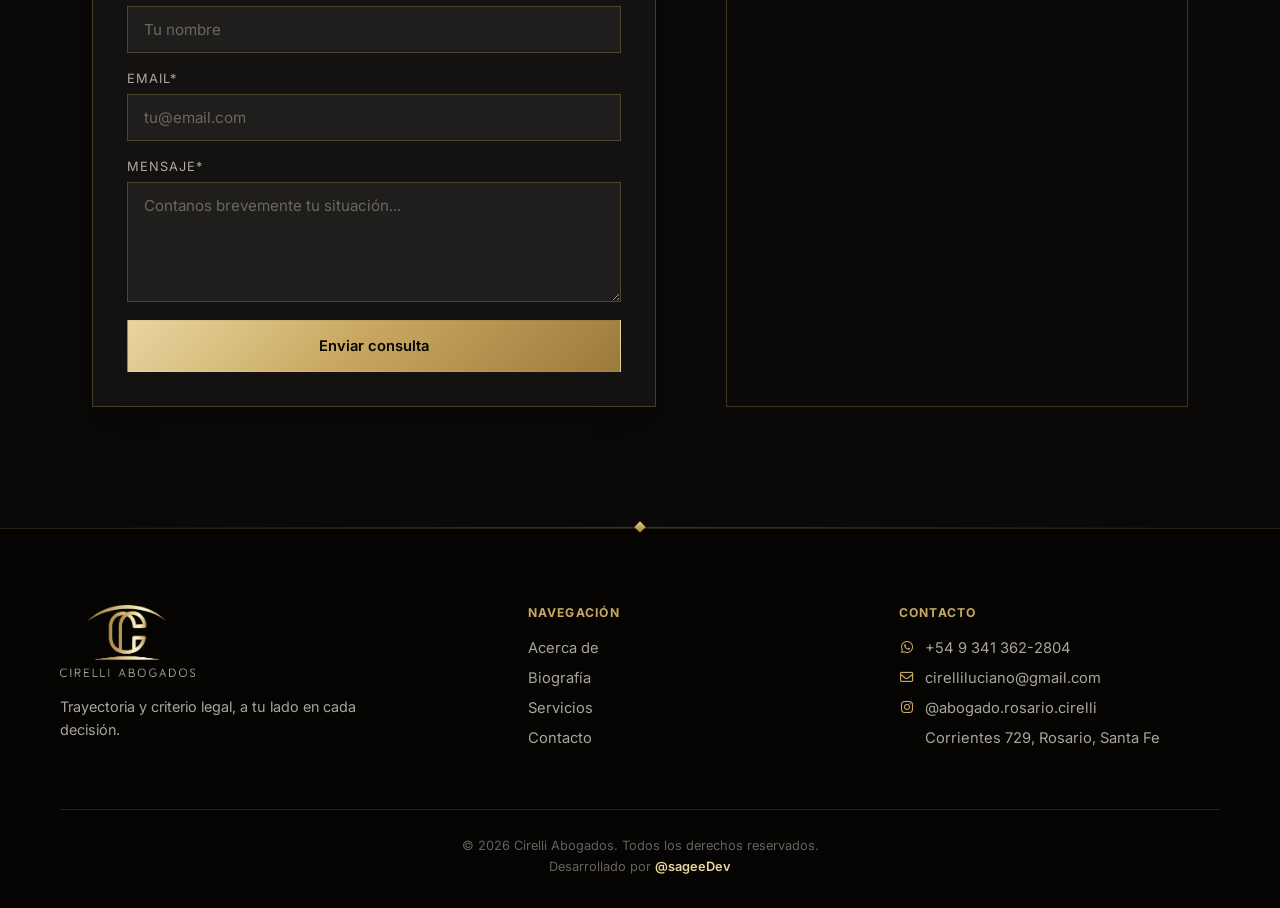
==== commit 2d043bc1: "ajustes finales og hero" ====
--- a/index.html
+++ b/index.html
@@ -10,12 +10,13 @@
 <meta property="og:type" content="website" />
 <meta property="og:title" content="Cirelli Abogados | Estudio Jurídico en Rosario, Santa Fe" />
 <meta property="og:description" content="Estudio jurídico del Dr. Luciano Bruno Cirelli en Rosario. Más de 14 años de trayectoria. Asesoramiento en derecho civil, laboral, familia, sucesorio e inmobiliario. Consultas presenciales y virtuales." />
-<meta property="og:image" content="og.png" />
+<meta property="og:image" content="https://cirelliabogados.vercel.app/og.png" />
+<meta property="og:url" content="https://cirelliabogados.vercel.app/" />
 <meta property="og:locale" content="es_AR" />
 <meta name="twitter:card" content="summary_large_image" />
 <meta name="twitter:title" content="Cirelli Abogados | Estudio Jurídico en Rosario, Santa Fe" />
 <meta name="twitter:description" content="Estudio jurídico del Dr. Luciano Bruno Cirelli en Rosario. Más de 14 años de trayectoria. Asesoramiento en derecho civil, laboral, familia, sucesorio e inmobiliario. Consultas presenciales y virtuales." />
-<meta name="twitter:image" content="og.png" />
+<meta name="twitter:image" content="https://cirelliabogados.vercel.app/og.png" />
 <link rel="preconnect" href="https://fonts.googleapis.com">
 <link rel="preconnect" href="https://fonts.gstatic.com" crossorigin>
 <link href="https://fonts.googleapis.com/css2?family=Cormorant+Garamond:wght@500;600;700&family=Playfair+Display:wght@700;800;900&family=Inter:wght@400;500;600;700;800&display=swap" rel="stylesheet">
@@ -63,7 +64,7 @@
   <div class="hero-inner">
     <p class="eyebrow reveal">Estudio Jurídico Cirelli</p>
     <h1 class="reveal">
-      <span class="serif-line">Trayectoria y criterio legal</span>
+      <span class="serif-line">Trayectoria<br class="br-xs" /> y criterio legal</span>
       <span class="serif-line gold-text">a tu lado en cada decisión</span>
     </h1>
     <p class="hero-sub reveal">Más de 14 años asesorando a personas, familias y empresas en Rosario y el sur de Santa Fe, con un abordaje serio, cercano y estratégico en cada caso.</p>
--- a/styles.css
+++ b/styles.css
@@ -182,6 +182,7 @@
   font-size: clamp(2.4rem, 5.2vw, 4.2rem); margin-bottom: 1.6rem;
 }
 .hero h1 .serif-line { display: block; }
+.hero h1 .br-xs { display: none; }
 .hero-sub {
   font-size: 1.08rem; color: var(--bone-soft); line-height: 1.7; max-width: 620px;
   margin: 0 auto 2.6rem;
@@ -525,7 +526,6 @@
   .ci-heading { text-align: center; }
   .ci-form { padding: 26px 22px; text-align: center; }
   .ci-form-head { text-align: center; }
-  .ci-form .form-check { flex-direction: column; align-items: center; text-align: center; }
   .ci-card { padding: 28px 24px; align-items: center; text-align: center; }
   .ci-card h4 { width: 100%; }
   .ci-card a, .ci-card p { flex-direction: column; align-items: center; width: 100%; gap: 6px; }
@@ -556,3 +556,7 @@
   .stat-num { font-size: 2.3rem; }
   .stats-grid { gap: 34px; }
 }
+
+@media (max-width: 390px) {
+  .hero h1 .br-xs { display: block; }
+}
